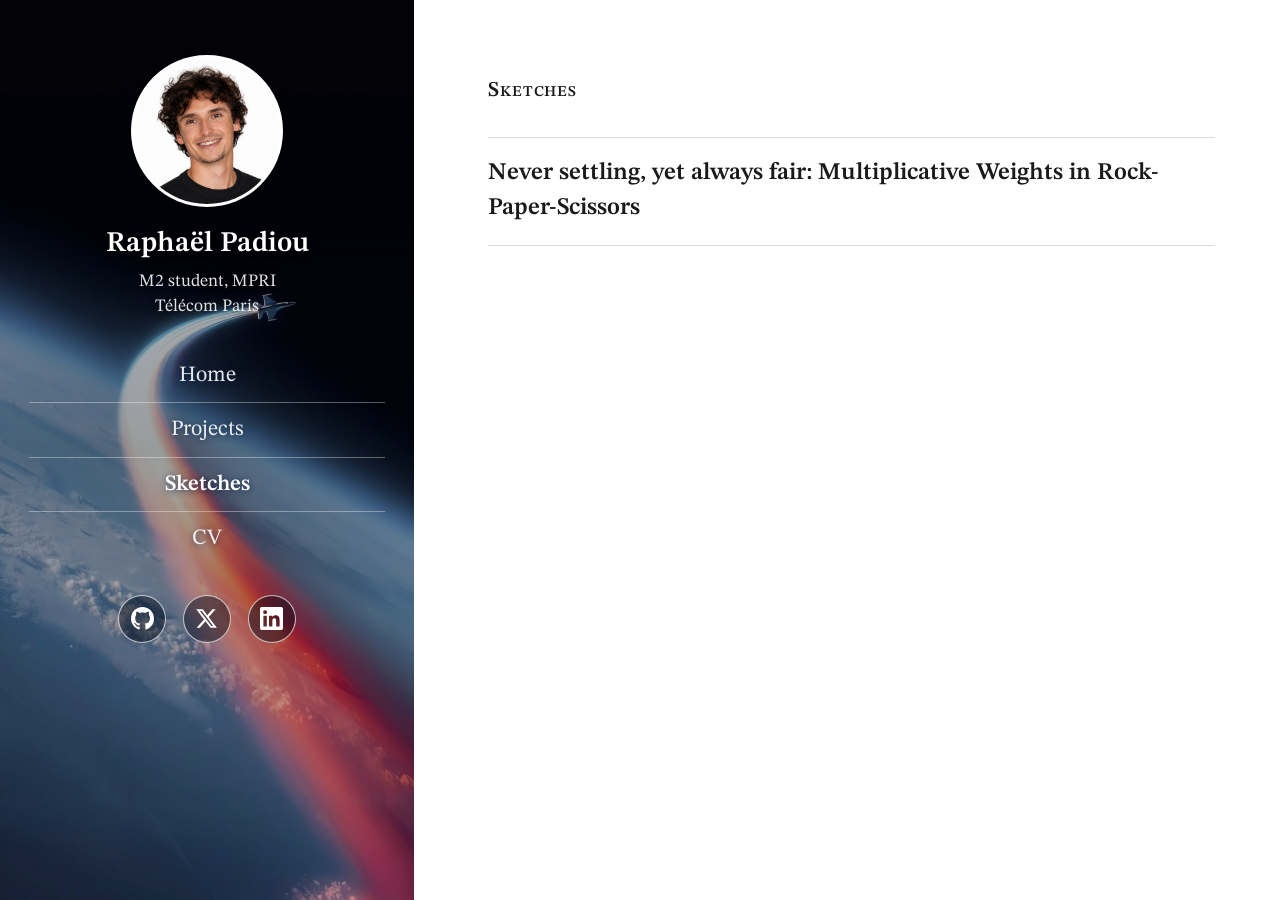
==== sketches/index.html @ 00eee8af "Audit: fix 0.04 average error, cite the references, check OMWU up to eta 0.5 in the script, label th" ====
<!DOCTYPE html>
<html lang="en">
<head>
  <meta charset="utf-8">
  <meta name="viewport" content="width=device-width, initial-scale=1">
  <title>Sketches · Raphaël Padiou</title>
  <meta name="description" content="Short visual notes: one idea, one figure, a few lines of code.">
  <meta property="og:type" content="website">
  <meta property="og:title" content="Sketches · Raphaël Padiou">
  <meta property="og:description" content="Short visual notes: one idea, one figure, a few lines of code.">
  <meta property="og:url" content="https://rpadiou.github.io/sketches/">
  <link rel="icon" href="../assets/img/favicon.svg" type="image/svg+xml">
  <link rel="preload" href="../assets/fonts/stix-400.woff2" as="font" type="font/woff2" crossorigin>
  <link rel="stylesheet" href="../assets/css/style.css?v=32">
</head>
<body class="sk">
<div class="layout">

  <header class="sidebar">
    <img class="avatar" src="../assets/img/portrait.jpg" width="132" height="132" alt="Portrait of Raphaël Padiou">
    <h1>Raphaël Padiou</h1>
    <p class="status">M2 student, MPRI<br>Télécom Paris</p>
    <nav aria-label="Pages">
      <ul class="menu">
        <li><a href="../index.html">Home</a></li>
        <li><a href="../projects.html">Projects</a></li>
        <li><a href="../sketches/index.html" aria-current="page">Sketches</a></li>
        <li><a href="../cv.html">CV</a></li>
      </ul>
    </nav>
    <div class="icons">
      <a href="https://github.com/rpadiou" rel="me noopener" aria-label="GitHub" title="GitHub"><svg viewBox="0 0 16 16" aria-hidden="true"><path d="M8 0C3.58 0 0 3.58 0 8c0 3.54 2.29 6.53 5.47 7.59.4.07.55-.17.55-.38 0-.19-.01-.82-.01-1.49-2.01.37-2.53-.49-2.69-.94-.09-.23-.48-.94-.82-1.13-.28-.15-.68-.52-.01-.53.63-.01 1.08.58 1.23.82.72 1.21 1.87.87 2.33.66.07-.52.28-.87.51-1.07-1.78-.2-3.64-.89-3.64-3.95 0-.87.31-1.59.82-2.15-.08-.2-.36-1.02.08-2.12 0 0 .67-.21 2.2.82.64-.18 1.32-.27 2-.27.68 0 1.36.09 2 .27 1.53-1.04 2.2-.82 2.2-.82.44 1.1.16 1.92.08 2.12.51.56.82 1.27.82 2.15 0 3.07-1.87 3.75-3.65 3.95.29.25.54.73.54 1.48 0 1.07-.01 1.93-.01 2.2 0 .21.15.46.55.38A8.013 8.013 0 0016 8c0-4.42-3.58-8-8-8z"/></svg></a>
      <a href="https://x.com/rpadiou_26" rel="me noopener" aria-label="X (Twitter)" title="X (Twitter)"><svg viewBox="0 0 24 24" aria-hidden="true"><path d="M18.244 2.25h3.308l-7.227 8.26 8.502 11.24H16.17l-5.214-6.817L4.99 21.75H1.68l7.73-8.835L1.254 2.25H8.08l4.713 6.231zm-1.161 17.52h1.833L7.084 4.126H5.117z"/></svg></a>
      <a href="https://www.linkedin.com/in/rapha%C3%ABl-padiou-726a6b272/" rel="me noopener" aria-label="LinkedIn" title="LinkedIn"><svg viewBox="0 0 24 24" aria-hidden="true"><path d="M20.45 20.45h-3.56v-5.57c0-1.33-.03-3.04-1.85-3.04-1.85 0-2.14 1.45-2.14 2.94v5.67H9.35V9h3.41v1.56h.05c.48-.9 1.64-1.85 3.37-1.85 3.6 0 4.27 2.37 4.27 5.46v6.28zM5.34 7.43a2.06 2.06 0 1 1 0-4.12 2.06 2.06 0 0 1 0 4.12zM7.12 20.45H3.56V9h3.56v11.45zM22.22 0H1.77C.79 0 0 .77 0 1.73v20.54C0 23.23.79 24 1.77 24h20.45c.98 0 1.78-.77 1.78-1.73V1.73C24 .77 23.2 0 22.22 0z"/></svg></a>
    </div>
  </header>

  <main>
    <section>
      <h2>Sketches</h2>
      <ul class="sk-list">
        <li><a href="mwu-rps/index.html">Never settling, yet always fair: Multiplicative Weights in Rock-Paper-Scissors</a></li>
      </ul>
    </section>
  </main>

</div>
</body>
</html>
---- assets/css/style.css ----
@font-face { font-family: "STIX Two Text"; font-weight: 400; font-style: normal; font-display: swap; src: url("../fonts/stix-400.woff2") format("woff2"); }
@font-face { font-family: "STIX Two Text"; font-weight: 400; font-style: italic; font-display: swap; src: url("../fonts/stix-400i.woff2") format("woff2"); }
@font-face { font-family: "STIX Two Text"; font-weight: 600; font-style: normal; font-display: swap; src: url("../fonts/stix-600.woff2") format("woff2"); }

:root {
  --bg: #ffffff;
  --text: #1a1a1a;
  --muted: #595959;
  --rule: #dcdcdc;
  --accent: #1f4e8c;
  --font: "STIX Two Text", "Latin Modern Roman", "Computer Modern Serif", Georgia, "Times New Roman", serif;
  --mono: ui-monospace, SFMono-Regular, Menlo, Consolas, monospace;
}
* { box-sizing: border-box; }
html { scroll-behavior: smooth; scroll-padding-top: 2rem; }
body { margin: 0; background: var(--bg); color: var(--text); font: 1.1875rem/1.6 var(--font); }
a { color: var(--accent); text-decoration: none; }
a:hover, a:focus-visible { text-decoration: underline; }
a:focus-visible { outline: 2px solid var(--accent); outline-offset: 2px; }


section { margin-bottom: 2.6rem; }
section > h2 { font-size: 1.15rem; font-weight: 600; font-variant: small-caps; letter-spacing: .04em; margin: 0 0 .6rem; }
p { margin: 0 0 .5rem; }
.keywords { margin: 0; padding: 0; list-style: none; }
.keywords li { display: inline; }
.keywords li + li::before { content: " · "; color: var(--muted); }
.preview { display: block; position: relative; margin: 1rem 0 0; max-width: 32.5rem; border: 1px solid var(--rule); box-shadow: 0 1px 0.375rem rgba(0,0,0,.08); line-height: 0; }
.preview.cv { max-width: 37.5rem; }
.preview img { width: 100%; height: auto; }
.zone { position: absolute; background: rgba(31,78,140,.12); }
.zone:hover, .zone:focus-visible { background: rgba(31,78,140,.28); outline: 0; }
figure { margin: 1.6rem 0 0; max-width: 37.5rem; }
figure img { width: 100%; height: auto; border: 1px solid var(--rule); }
figcaption { font-size: .9rem; line-height: 1.5; color: var(--muted); margin-top: .4rem; }
figcaption strong { color: var(--text); font-weight: 600; }
.links { font-size: .9rem; }
.links a { margin-right: .5rem; }
em, .mono { font-style: italic; }
.mono { font-family: var(--mono); font-style: normal; font-size: .88em; }
.todo { color: #9a5b00; font-style: italic; }

.meta { color: var(--muted); font-size: .9rem; line-height: 1.5; }

article h3 { font-size: 1.05rem; font-weight: 600; margin: 1.8rem 0 .4rem; }
math { font-size: 1.05em; }
.eq { overflow-x: auto; padding: .4rem 0; white-space: nowrap; }
@media (max-width: 500px) { .eq math { font-size: .85em; } }
.hl { background: rgba(31,78,140,.12); border-radius: 3px; padding: 0 .15em; }
.hlt { background: rgba(31,78,140,.12); border-radius: 3px; padding: 0 .3em; }
.terms { margin: .3rem 0 1rem; padding-left: 1.2rem; font-size: .95rem; }
.zoom { max-width: 37.5rem; border-left: 3px solid var(--accent); padding: .2rem 0 .2rem 1rem; margin: 1rem 0; }
.zoom math { font-size: 1.5em; }
.zoom p { font-size: .95rem; }
.zoom-title { font-variant: small-caps; letter-spacing: .04em; color: var(--muted); margin-bottom: 0 !important; }
.what { font-style: italic; }

.model { max-width: 37.5rem; margin: .6rem 0; border-top: 1px solid var(--rule); border-bottom: 1px solid var(--rule); }
.mrow { display: grid; grid-template-columns: 11rem 1fr 3.5rem; gap: .8rem; align-items: center; padding: .45rem .5rem; border-top: 1px solid var(--rule); font-size: .95rem; }
.mrow:first-child { border-top: 0; }
.mrow.head { font-variant: small-caps; letter-spacing: .04em; color: var(--muted); padding-top: .3rem; padding-bottom: .3rem; }
.mrow.key { background: rgba(31,78,140,.1); border-left: 3px solid var(--accent); }
.mrow math { font-size: 1.1em; }
@media (max-width: 800px) { .mrow { grid-template-columns: 8.5rem 1fr 2.8rem; gap: .5rem; } }

.plinks { margin-bottom: .8rem; }


/* Layout: fixed sidebar with a background image, content on the right */
.layout { padding-left: 22.5rem; }
main { max-width: 46.25rem; margin: 0 auto; padding: 4rem 2rem 4rem 2.5rem; }
.sidebar {
  position: fixed; top: 0; left: 0; bottom: 0; width: 22.5rem; overflow-y: auto;
  padding: 3rem 1.6rem 2rem; color: #fff; text-align: center;
  background:
    linear-gradient(180deg, rgba(2,8,24,.25) 0%, rgba(2,8,24,.4) 50%, rgba(2,8,24,.1) 100%),
    #050b1a url("../img/fusee.jpg") center / cover no-repeat;
}
.sidebar h1 { font-size: 1.55rem; font-weight: 600; line-height: 1.2; margin: 0 0 .4rem; color: #fff; text-shadow: 0 1px 0.375rem rgba(0,0,0,.5); }
.status { color: rgba(255,255,255,.88); font-size: .95rem; line-height: 1.45; margin: 0 0 1.6rem; text-shadow: 0 1px 0.3125rem rgba(0,0,0,.5); }
.avatar { display: block; width: 8.25rem; height: 8.25rem; border-radius: 50%; object-fit: cover; border: 3px solid rgba(255,255,255,.9); box-shadow: 0 2px 0.875rem rgba(0,0,0,.45); margin: 0 auto 1.1rem; background: #fff; }
.menu { list-style: none; margin: 0 0 1.6rem; padding: 0; text-shadow: 0 1px 0.375rem rgba(0,20,60,.7); }
.menu li + li { border-top: 1px solid rgba(255,255,255,.35); }
.menu a { display: block; padding: .5rem 0; color: rgba(255,255,255,.9); }
.menu a:hover { color: #fff; text-decoration: none; background: rgba(5,25,60,.25); }
.menu a[aria-current="page"] { color: #fff; font-weight: 600; }
.sidebar a:focus-visible, .sidebar button:focus-visible { outline: 2px solid #fff; outline-offset: 3px; }

.icons { display: flex; justify-content: center; gap: .9rem; position: relative; }
.icons a, .icons button { display: inline-flex; align-items: center; justify-content: center; width: 2.625rem; height: 2.625rem; padding: 0; border-radius: 50%; border: 1px solid rgba(255,255,255,.7); background: rgba(2,8,24,.45); color: #fff; cursor: pointer; transition: background .15s; }
.icons a:hover, .icons button:hover { background: rgba(5,25,60,.7); text-decoration: none; }
.icons svg { width: 1.25rem; height: 1.25rem; fill: currentColor; }
@media (max-width: 900px) {
  .layout { padding-left: 0; }
  .sidebar { position: relative; z-index: 30; overflow: visible; width: auto; padding: 1.6rem 1rem 1.4rem; background:
    linear-gradient(180deg, rgba(2,8,24,.45), rgba(2,8,24,.3)), #050b1a url("../img/fusee.jpg") center 40% / cover no-repeat; }
  .avatar { width: 5.75rem; height: 5.75rem; margin-bottom: .8rem; }
  .status { margin-bottom: 1rem; }
  .menu { display: flex; justify-content: center; flex-wrap: wrap; gap: 0 1.2rem; margin-bottom: 1rem; }
  .menu li + li { border-top: 0; }
  .menu a { padding: .2rem 0; }
  main { padding: 1.5rem 1rem 3rem; }
}

/* Project card */
.card { max-width: 41.25rem; border: 1px solid var(--rule); border-radius: 0.875rem; background: var(--bg); box-shadow: 0 1px 3px rgba(0,0,0,.05), 0 0.375rem 1.25rem rgba(0,0,0,.05); overflow: hidden; }
.card-head { padding: 1.4rem 1.5rem 1.3rem; }
.ptitle { font-family: var(--mono); font-size: 1.2rem !important; font-weight: 600 !important; margin: 0 0 .3rem !important; }
.pdesc { margin: 0 0 .8rem; }
.pnote { margin: 0 0 1rem; padding: .55rem .8rem; border-left: 3px solid var(--accent); background: rgba(31,78,140,.06); border-radius: 0 0.5rem 0.5rem 0; color: var(--muted); font-size: .93rem; line-height: 1.5; }
.pfig { margin: 0 !important; max-width: none !important; }
.pfig img { border-radius: 0.5rem; }
.more summary { list-style: none; cursor: pointer; display: block; border-top: 1px solid var(--rule); }
.more summary::-webkit-details-marker { display: none; }
.more summary:hover .bar { background: rgba(31,78,140,.12); }
.more summary:focus-visible { outline: 2px solid var(--accent); outline-offset: -3px; }
.chev { width: 1.375rem; height: 1.375rem; flex: none; transition: transform .25s ease; }
.more[open] .chev { transform: rotate(180deg); }
.t-open { display: none; }
.more[open] .t-open { display: inline; }
.more[open] .t-closed { display: none; }
.detail-body { padding: .4rem 1.5rem 1.4rem; border-top: 1px solid var(--rule); animation: reveal .3s ease; }
@keyframes reveal { from { opacity: 0; } to { opacity: 1; } }
@media (prefers-reduced-motion: reduce) { .detail-body { animation: none; } .chev { transition: none; } }
.detail-body h4 { font-size: .85rem; font-weight: 600; font-variant: small-caps; letter-spacing: .06em; color: var(--muted); margin: 1.6rem 0 .5rem; padding-bottom: .3rem; border-bottom: 1px solid var(--rule); }
.detail-body figure { max-width: none; }
.back { margin-top: 1.4rem; font-size: .9rem; }
@media (max-width: 500px) { .card-head, .detail-body { padding-left: 1rem; padding-right: 1rem; } .more summary { padding-left: 1rem; padding-right: 1rem; } }

/* Slightly larger layout on wide screens (equivalent to ~115% browser zoom) */
@media (min-width: 1000px) { html { font-size: 115%; } }

/* Project links and note: plain */
.plinks { font-size: .9rem; margin: 0 0 1.1rem; }
.plinks a { margin-right: .7rem; }
.pnote { margin: 0 0 .9rem; padding: 0; border: 0; background: none; border-radius: 0; color: var(--text); font-size: 1rem; line-height: 1.55; }

/* Figures: enlarge on hover / focus, with the explanation of what is plotted */
.hoverable { position: relative; cursor: zoom-in; }
.hoverable:focus { outline: none; }
.hoverable:focus-visible > img { outline: 2px solid var(--accent); outline-offset: 2px; }
.hint { font-style: italic; }
.lens { position: fixed; top: 50%; left: 50%; width: min(56rem, 94vw); max-height: 92vh; overflow: auto; transform: translate(-50%, -48%) scale(.97); opacity: 0; visibility: hidden; pointer-events: none; transition: opacity .18s ease, transform .18s ease, visibility .18s; background: #fff; border: 1px solid var(--rule); border-radius: 12px; box-shadow: 0 12px 48px rgba(0,0,0,.35); padding: .9rem 1rem 1rem; z-index: 50; cursor: default; }
.lens img { display: block; width: 100%; height: auto; border: 0 !important; }
.lens p { margin: .7rem 0 0; font-size: .95rem; line-height: 1.5; color: var(--text); font-style: normal; }
.lens em { font-style: italic; }
.hoverable.open .lens { opacity: 1; visibility: visible; transform: translate(-50%, -50%) scale(1); pointer-events: auto; cursor: auto; }
.hoverable.open::after { content: ""; position: fixed; inset: 0; background: rgba(0,0,0,.45); z-index: 40; }
@media (min-width: 901px) { .lens { left: calc(50vw + 11.25rem); width: min(56rem, calc(100vw - 22.5rem - 3rem)); } }
@media (prefers-reduced-motion: reduce) { .lens { transition-duration: 0s; } }

.pv { margin: 0 !important; padding: 1.2rem 1.5rem 1.2rem; max-width: none !important; cursor: pointer; }
.pv img { border-radius: 8px; }
.more[open] .pv { display: none; }
.bar { display: flex; align-items: center; justify-content: space-between; gap: 1rem; padding: .85rem 1.5rem; border-top: 1px solid var(--rule); background: rgba(31,78,140,.05); color: var(--accent); font-size: .98rem; font-weight: 600; transition: background .15s; }
.more[open] .bar { border-top: 0; }
.detail-body h5 { font-size: 1rem; font-weight: 600; margin: 1.8rem 0 .4rem; }
.exp .setup { font-size: .95rem; line-height: 1.55; margin: 0 0 .2rem; }
.exp figure { margin-top: .9rem; }
@media (max-width: 500px) { .pv, .bar { padding-left: 1rem; padding-right: 1rem; } }

.lens .lens-extra { margin-top: .9rem; padding-top: .7rem; border-top: 1px solid var(--rule); }
.lens .lens-extra p { font-size: .9rem; color: var(--muted); margin-top: .45rem; }

html.lens-open { overflow: hidden; }
.lens-close { position: sticky; top: 0; float: right; z-index: 2; width: 2rem; height: 2rem; margin: -.3rem -.3rem 0 .6rem; padding: 0; border: 1px solid var(--rule); border-radius: 50%; background: #fff; color: var(--text); font: 1.3rem/1 var(--font); cursor: pointer; box-shadow: 0 1px 4px rgba(0,0,0,.2); }
.lens-close:hover { background: #f1f1f1; }
.lens-close:focus-visible { outline: 2px solid var(--accent); outline-offset: 2px; }

/* Sketches: short visual notes. Light by default; dark follows the system setting (these pages only). */
.sk { --sk-grey: #8a8a8a; --sk-red: #d55e00; --sk-blue: #0072b2; --sk-green: #009e73; --sk-faint: #d9d9d9; }
.sk main { max-width: 44rem; }
.sk .sk-title { font-size: 2rem; line-height: 1.2; font-weight: 600; margin: 0 0 1.6rem; letter-spacing: -.005em; }
.sk main > p, .sk .sk-body p { font-size: 1.2rem; line-height: 1.65; margin: 0 0 1.2rem; max-width: 38rem; }
.sk .c-red { color: var(--sk-red); font-weight: 600; }
.sk .c-blue { color: var(--sk-blue); font-weight: 600; }
.sk .c-green { color: var(--sk-green); font-weight: 600; }
.sk figure { max-width: none; margin: 2.6rem 0; }
.sk figure img { border: 0; display: block; }
.sk .sk-anim { margin: 2.6rem 0; }
.sk .anim-grid { display: grid; grid-template-columns: repeat(auto-fit, minmax(17rem, 1fr)); gap: .6rem 1rem; }
.sk canvas { display: block; width: 100%; aspect-ratio: 1 / .95; margin: 0 auto; }
.sk .sk-fig-s { max-width: 34rem; margin: 2rem 0 2.4rem; }
.sk .controls { display: flex; flex-wrap: wrap; align-items: center; justify-content: center; gap: 1rem 1.6rem; margin-top: .6rem; font-size: 1rem; color: var(--muted); }
.sk .controls label { display: inline-flex; align-items: center; gap: .7rem; }
.sk .controls input[type=range] { width: 11rem; accent-color: var(--accent); }
.sk .controls output { font-variant-numeric: tabular-nums; color: var(--text); min-width: 2.4rem; }
.sk .controls button { font: inherit; font-size: 1rem; padding: .35rem 1.1rem; border: 1px solid var(--rule); border-radius: 2rem; background: transparent; color: var(--text); cursor: pointer; }
.sk .controls button:hover { border-color: var(--accent); color: var(--accent); }
.sk h3.sk-h { font-size: .95rem; font-weight: 600; font-variant: small-caps; letter-spacing: .05em; color: var(--muted); margin: 3rem 0 .6rem; }
.sk .refs { font-size: 1rem; line-height: 1.55; padding-left: 1.2rem; margin: 0 0 1.4rem; color: var(--muted); }
.sk .refs li { margin-bottom: .5rem; }
.sk .sk-note { font-size: .95rem !important; color: var(--muted); }
.sk-list { list-style: none; margin: 1.6rem 0 0; padding: 0; }
.sk-list li { padding: 1rem 0; border-top: 1px solid var(--rule); }
.sk-list li:last-child { border-bottom: 1px solid var(--rule); }
.sk-list a { font-size: 1.3rem; font-weight: 600; line-height: 1.3; color: var(--text); }
.sk-list a:hover { color: var(--accent); }
@media (max-width: 600px) {
  .sk .sk-title { font-size: 1.55rem; }
  .sk main > p, .sk .sk-body p { font-size: 1.1rem; }
}






/* animated figures: captions under each canvas, enlarge on click */
.sk .anim-grid figure { margin: 0; }
.sk .anim-grid canvas:focus-visible { outline: 2px solid var(--accent); outline-offset: 2px; }
.sk .controls input[type=range] { width: 9rem; }
.sk .controls output { min-width: 3rem; }
.sk-zoom { position: fixed; inset: 0; background: rgba(0,0,0,.45); z-index: 60; display: flex; align-items: center; justify-content: center; padding: 1rem; }
.sk-zoom-box { position: relative; background: #fff; border-radius: 12px; box-shadow: 0 12px 48px rgba(0,0,0,.35); padding: 1rem 1.2rem 1.1rem; width: min(52rem, 94vw); max-height: 94vh; overflow: auto; }
.sk-zoom-box canvas { display: block; width: 100%; height: min(70vh, 48rem); aspect-ratio: auto; cursor: default; }
.sk-zoom-box p { margin: .7rem 0 0; font-size: .95rem; line-height: 1.5; color: var(--muted); }
.sk-zoom-x { position: absolute; top: .3rem; right: .6rem; border: 0; background: none; font-size: 1.8rem; line-height: 1; cursor: pointer; color: var(--muted); }

/* contents: a short overview, one line per section */
.sk .sk-toc { list-style: none; margin: .2rem 0 2.2rem; padding: 0; font-size: .95rem; line-height: 1.45; counter-reset: toc; }
.sk .sk-toc li { counter-increment: toc; display: flex; gap: .6rem; padding: .22rem 0; border-top: 1px solid var(--rule); }
.sk .sk-toc li:last-child { border-bottom: 1px solid var(--rule); }
.sk .sk-toc li::before { content: counter(toc); color: var(--muted); width: 1rem; flex: none; font-variant-numeric: tabular-nums; }
.sk .sk-toc a { color: var(--text); text-decoration: none; font-weight: 600; flex: none; min-width: 11.5rem; }
.sk .sk-toc a:hover { color: var(--accent); }
.sk .sk-toc span { color: var(--muted); }
@media (max-width: 640px) { .sk .sk-toc li { flex-wrap: wrap; } .sk .sk-toc a { min-width: 0; } .sk .sk-toc span { flex-basis: 100%; padding-left: 1.6rem; } }
.sk h3.sk-sec { font-size: 1.2rem; font-weight: 600; margin: 2.8rem 0 .7rem; }
.sk .sk-fig-wide { max-width: 100%; }
.sk-tab { width: 100%; border-collapse: collapse; font-size: .95rem; line-height: 1.4; margin: 1.4rem 0 .6rem; }
.sk-tab th { text-align: left; font-weight: 600; color: var(--muted); font-size: .85rem; padding: .3rem .8rem .3rem 0; border-bottom: 1px solid var(--rule); }
.sk-tab td { padding: .45rem .8rem .45rem 0; vertical-align: top; border-bottom: 1px solid var(--rule); }
.sk-zoom-box img { display: block; width: 100%; height: auto; }
.sk figure img.zoomable { cursor: zoom-in; }
.sk [id] { scroll-margin-top: 1rem; }
html { scroll-behavior: smooth; }
@media (prefers-reduced-motion: reduce) { html { scroll-behavior: auto; } }
.sk ol.sk-steps { margin: .2rem 0 1rem; padding-left: 1.4rem; }
.sk ol.sk-steps li { margin-bottom: .5rem; }
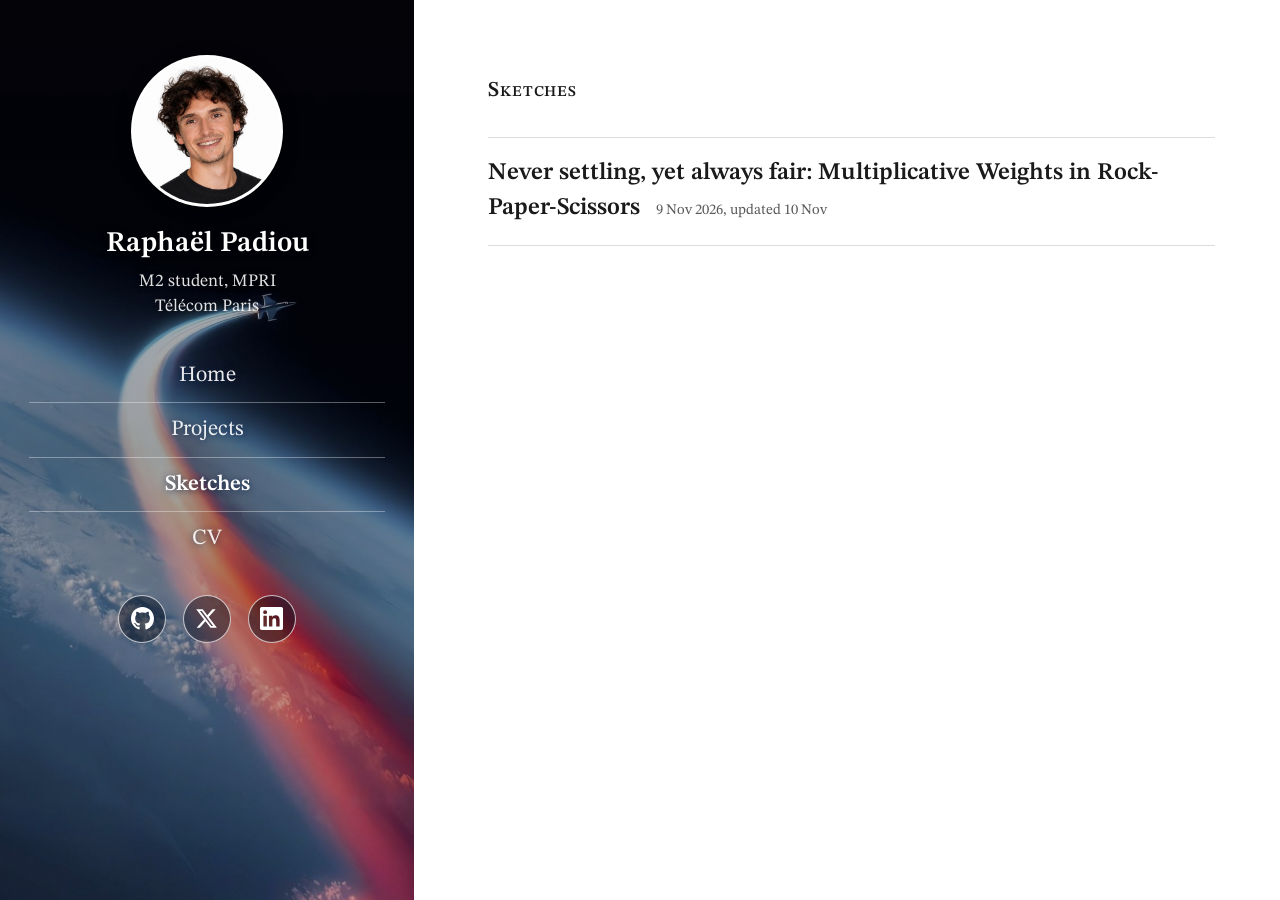
==== commit 8986becb: "Home: News list (newest first), discreet posted/updated dates on projects and sketches Co-Authored-B" ====
--- a/sketches/index.html
+++ b/sketches/index.html
@@ -11,7 +11,7 @@
   <meta property="og:url" content="https://rpadiou.github.io/sketches/">
   <link rel="icon" href="../assets/img/favicon.svg" type="image/svg+xml">
   <link rel="preload" href="../assets/fonts/stix-400.woff2" as="font" type="font/woff2" crossorigin>
-  <link rel="stylesheet" href="../assets/css/style.css?v=32">
+  <link rel="stylesheet" href="../assets/css/style.css?v=33">
 </head>
 <body class="sk">
 <div class="layout">
@@ -39,7 +39,7 @@
     <section>
       <h2>Sketches</h2>
       <ul class="sk-list">
-        <li><a href="mwu-rps/index.html">Never settling, yet always fair: Multiplicative Weights in Rock-Paper-Scissors</a></li>
+        <li><a href="mwu-rps/index.html">Never settling, yet always fair: Multiplicative Weights in Rock-Paper-Scissors</a> <span class="pdate"><time datetime="2026-11-09">9 Nov 2026</time>, updated <time datetime="2026-11-10">10 Nov</time></span></li>
       </ul>
     </section>
   </main>
--- a/assets/css/style.css
+++ b/assets/css/style.css
@@ -238,3 +238,17 @@
 @media (prefers-reduced-motion: reduce) { html { scroll-behavior: auto; } }
 .sk ol.sk-steps { margin: .2rem 0 1rem; padding-left: 1.4rem; }
 .sk ol.sk-steps li { margin-bottom: .5rem; }
+
+/* News (home) and discreet publication dates */
+.news { list-style: none; margin: 0; padding: 0; max-width: 41.25rem; }
+.news li { display: grid; grid-template-columns: 6.2rem 1fr; gap: .1rem 1rem; padding: .7rem 0; border-top: 1px solid var(--rule); }
+.news li:last-child { border-bottom: 1px solid var(--rule); }
+.news time { color: var(--muted); font-size: .88rem; font-variant-numeric: tabular-nums; padding-top: .15rem; }
+.news .kind { font-variant: small-caps; letter-spacing: .04em; color: var(--muted); font-size: .9rem; margin-right: .3rem; }
+.news .upd, .news .upd time { color: var(--muted); font-size: .82rem; white-space: nowrap; }
+.news p { margin: .15rem 0 0; color: var(--muted); font-size: .92rem; line-height: 1.45; }
+.pdate { color: var(--muted); font-size: .8rem; margin: -.1rem 0 .5rem !important; font-variant-numeric: tabular-nums; }
+.pdate time { color: inherit; }
+.sk-list .pdate { margin: 0 0 0 .6rem !important; white-space: nowrap; }
+.sk .sk-date { margin: -.6rem 0 1.2rem !important; }
+@media (max-width: 500px) { .news li { grid-template-columns: 1fr; } }
